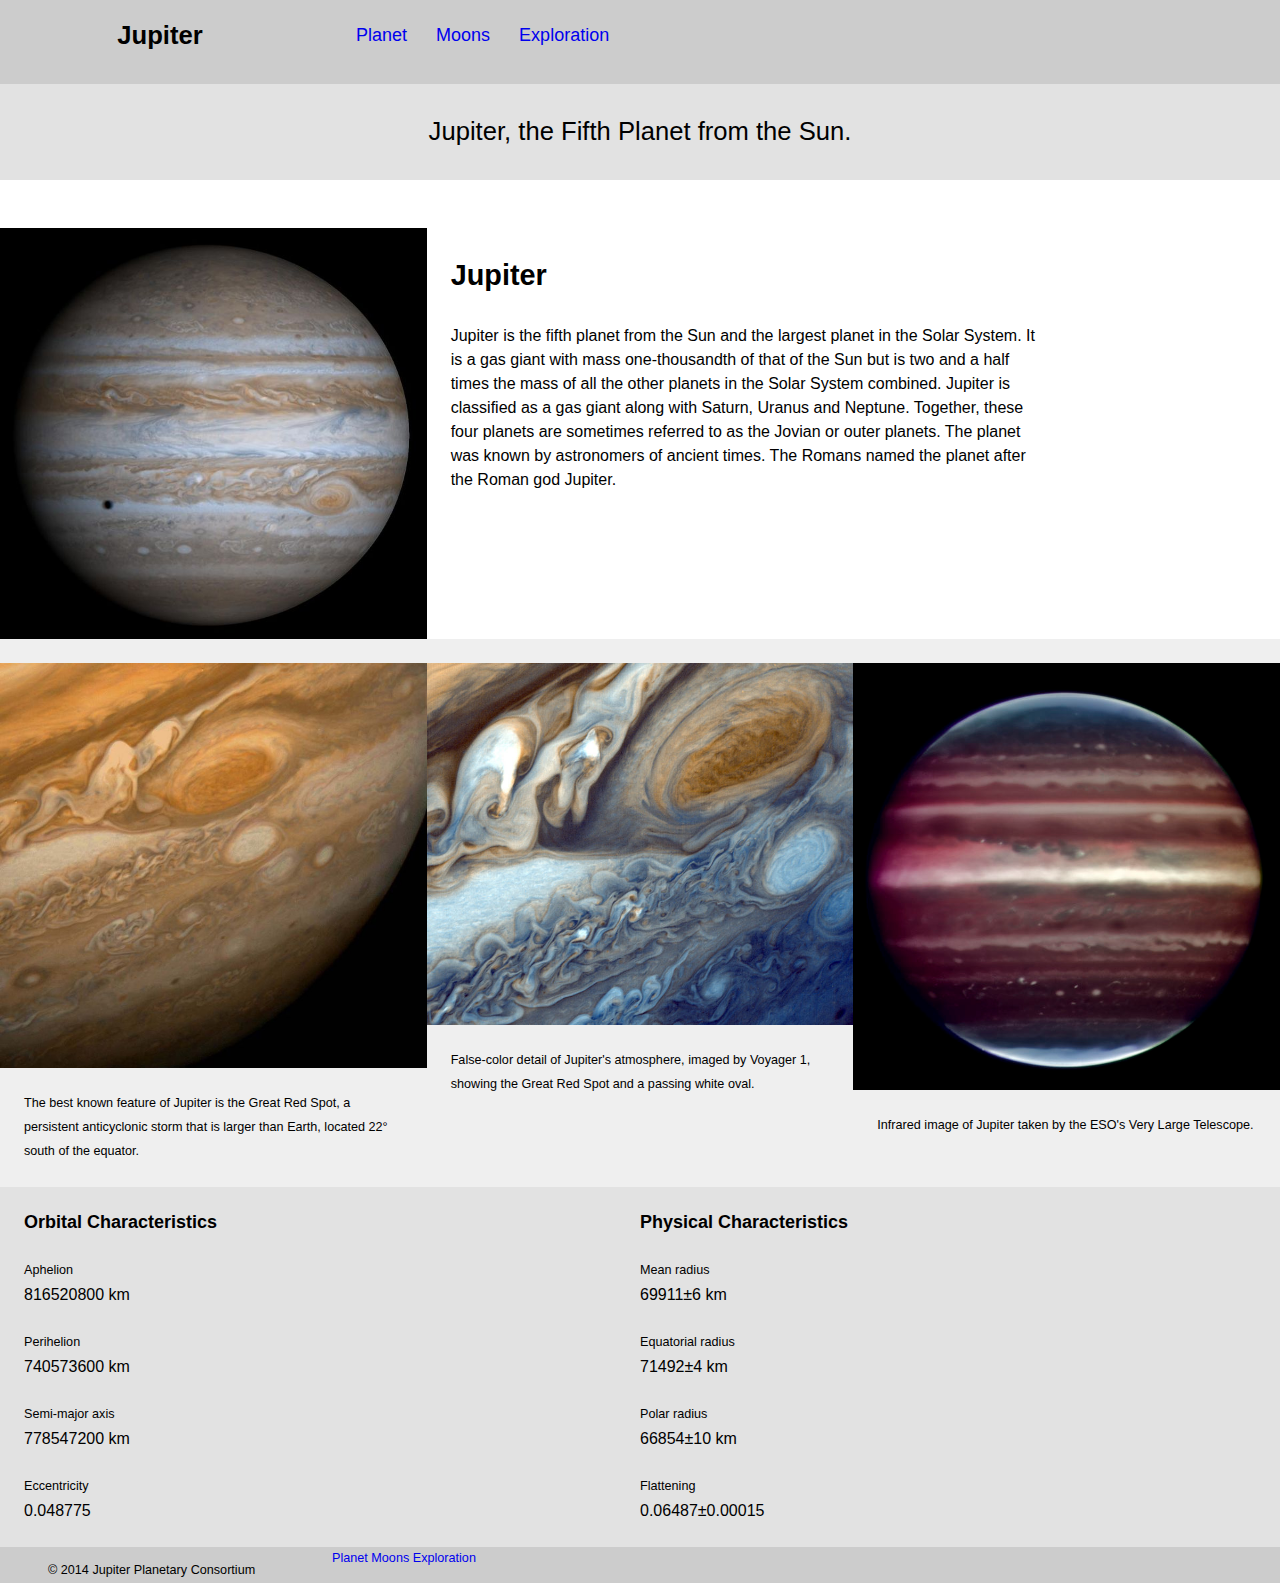
==== index.html @ 8e1ef784 "fixed nav" ====
<!DOCTYPE html>
<html lang="en-ca">
<head>
  <meta charset="utf-8">
  <title>Jupiter</title>
  <meta name="viewport" content="width=device-width,initial-scale=1">
  <link href="css/grid.css" rel="stylesheet">
  <link href="css/main.css" rel="stylesheet">
  <link href="css/typography.css" rel="stylesheet">
</head>
<body>
    
    <header class="header">
        <div class="grid">
            <div class="unit unit-xs-1 unit-s-1 unit-m-1-3 unit-l-1-4">
                <h1 class="title peta gutter push-0 pad-t-1-2">Jupiter</h1>
            </div>
            
            <div class="unit unit-xs-1 unit-s-1 unit-m-2-3 unit-l-3-4">
                <nav>
                    <ul class="nav mega gutter pad-t-1-2">
                        <li><a class="island-half" href="index.html">Planet</a></li>
                        <li><a class="island-half" href="moons.html">Moons</a></li>
                        <li><a class="island-half" href="exploration.html">Exploration</a></li>
                     </ul>
                </nav>
            </div>
        </div>   
    </header>
    
    <p class="subtitle peta gutter pad-t pad-b">Jupiter, the Fifth Planet from the Sun.</p> 
    
    <div class="grid pad-t">
        <div class="unit unit-xs-1 unit-s-1 unit-m-1-2 unit-l-1-3">
            <img src="images/jupiter-planet.jpg" alt="">
        </div>
        <div class="unit unit-m-1-2 unit-l-1-2">
            <h2 class="exa gutter pad-t">Jupiter</h2>
            <p class="gutter">Jupiter is the fifth planet from the Sun and the largest planet in the Solar System. It is a gas giant with mass one-thousandth of that of the Sun but is two and a half times the mass of all the other planets in the Solar System combined. Jupiter is classified as a gas giant along with Saturn, Uranus and Neptune. Together, these four planets are sometimes referred to as the Jovian or outer planets. The planet was known by astronomers of ancient times. The Romans named the planet after the Roman god Jupiter.</p>
        </div>
    </div>
    
    <div class="grid sectionlight pad-t">
        <div class="unit unit-xs-1 unit-s-1 unit-m-1-3 unit-l-1-3">
            <figure>
                <img src="images/redspot.jpg" alt="great red spot">
                <figcaption class="micro gutter pad-t">The best known feature of Jupiter is the Great Red Spot, a persistent anticyclonic storm that is larger than Earth, located 22° south of the equator.</figcaption>
            </figure>
    </div>
        
        <div class="unit unit-xs-1 unit-s-1-2 unit-m-1-3 unit-l-1-3">
            <figure>
                <img src="images/falsecolours.jpg" alt="great red spot">
                <figcaption class="micro gutter pad-t">False-color detail of Jupiter's atmosphere, imaged by Voyager 1, showing the Great Red Spot and a passing white oval.</figcaption>
            </figure>
        </div>
    
        <div class="unit unit-xs-1 unit-s-1-2 unit-m-1-3 unit-l-1-3">
            <figure>
                <img src="images/infared.jpg" alt="great red spot">
                <figcaption class="micro gutter pad-t">Infrared image of Jupiter taken by the ESO's Very Large Telescope.</figcaption>
            </figure>
        </div>
     </div> 
    
    <div class="grid sectionmedium gutter pad-t">
        <div class="unit unit-xs-1 unit-s-1 unit-m-1-2 unit-l-1-2">
            <h3 class="mega">Orbital Characteristics</h3>
            <dl class="micro">
                <dt>Aphelion</dt>
                <dd class="kilo">816520800 km</dd>
                
                <dt>Perihelion</dt>
                <dd class="kilo">740573600 km</dd>
                
                <dt>Semi-major axis</dt>
                <dd class="kilo">778547200 km</dd>
                
                <dt>Eccentricity</dt>
                <dd class="kilo">0.048775</dd>
            </dl>
        </div>
        
        <div class="unit unit-xs-1 unit-s-1 unit-m-1-2 unit-l-1-2">
            <h3 class="mega">Physical Characteristics</h3>
            <dl class="micro">
                <dt>Mean radius</dt>
                <dd class="kilo">69911±6 km</dd>
                
                <dt>Equatorial radius</dt>
                <dd class="kilo">71492±4 km</dd>
                
                <dt>Polar radius</dt>
                <dd class="kilo">66854±10 km</dd>
                
                <dt>Flattening</dt>
                <dd class="kilo">0.06487±0.00015</dd>
            </dl>
        </div>
    </div>
    
    <footer class="footer gutter">
        <div class="grid">
            <div class="unit unit-xs-1 unit-s-1 unit-m-1-3 unit-l-1-4">
                <p class="micro pad-t-1-2 gutter push-0">© 2014 Jupiter Planetary Consortium</p>
            </div>
            <div class="unit unit-xs-1 unit-s-1 unit-m-2-3 unit-l-3-4">
                <nav>
                    <ul class="nav micro push-1-2">
                        <li><a href="index.html">Planet</a></li>
                        <li><a href="moons.html">Moons</a></li>
                        <li><a href="exploration.html">Exploration</a></li>
                     </ul>
                </nav>
            </div>
        </div>
    </footer>

</body>
</html>
---- css/grid.css ----
@-moz-viewport { width: device-width; scale: 1; }
@-ms-viewport { width: device-width; scale: 1; }
@-o-viewport { width: device-width; scale: 1; }
@-webkit-viewport { width: device-width; scale: 1; }
@viewport { width: device-width; scale: 1; }

html {
  margin: 0;
  padding: 0;
  box-sizing: border-box;

  font: normal 100%/1.5 sans-serif;
  -moz-text-size-adjust: 100%;
  -ms-text-size-adjust: 100%;
  -webkit-text-size-adjust: 100%;
  text-size-adjust: 100%;
}

*, *:before, *:after {
  box-sizing: inherit;
}

.grid {
  margin: 0;
  padding: 0;
  letter-spacing: -0.31em;
  text-rendering: optimizespeed;
  display: -webkit-flex;
  -webkit-flex-flow: row wrap;
  display: -ms-flexbox;
  -ms-flex-flow: row wrap;
}

.grid-bottom {
  -webkit-align-items: flex-end;
  -ms-align-items: flex-end;
}

.grid-middle {
  -webkit-align-items: center;
  -ms-align-items: center;
}

.opera-only :-o-prefocus, .grid {
  word-spacing: -0.43em;
}

.unit {
  letter-spacing: normal;
  text-rendering: auto;
  vertical-align: top;
  word-spacing: normal;
  display: inline-block;
  visibility: visible;
}

.grid-bottom .unit {
  vertical-align: bottom;
}

.grid-middle .unit {
  vertical-align: middle;
}

.unit-xs-hidden {
  display: none;
  visibility: hidden;
}

.unit-xs-1 {
  display: block;
  visibility: visible;
  width: 100%;
}

.unit-offset-xs-0 {
  margin-left: 0;
}

.unit-xs-1-2 {
  width: 50.0000%;
}

.unit-offset-xs-1-2 {
  margin-left: 50.0000%;
}

.unit-xs-1-3 {
  width: 33.3333%;
}

.unit-offset-xs-1-3 {
  margin-left: 33.3333%;
}

.unit-xs-2-3 {
  width: 66.6667%;
}

.unit-offset-xs-2-3 {
  margin-left: 66.6667%;
}

.unit-xs-1-2,.unit-xs-1-3,.unit-xs-2-3 {
  display: inline-block;
  visibility: visible;
}

@media only screen and (min-width: 20em) {

.unit-s-hidden {
  display: none;
  visibility: hidden;
}

.unit-s-1 {
  display: block;
  visibility: visible;
  width: 100%;
}

.unit-offset-s-0 {
  margin-left: 0;
}

.unit-s-1-2 {
  width: 50.0000%;
}

.unit-offset-s-1-2 {
  margin-left: 50.0000%;
}

.unit-s-1-3 {
  width: 33.3333%;
}

.unit-offset-s-1-3 {
  margin-left: 33.3333%;
}

.unit-s-2-3 {
  width: 66.6667%;
}

.unit-offset-s-2-3 {
  margin-left: 66.6667%;
}

.unit-s-1-2,.unit-s-1-3,.unit-s-2-3 {
  display: inline-block;
  visibility: visible;
}

}

@media only screen and (min-width: 30em) {

.unit-m-hidden {
  display: none;
  visibility: hidden;
}

.unit-m-1 {
  display: block;
  visibility: visible;
  width: 100%;
}

.unit-offset-m-0 {
  margin-left: 0;
}

.unit-m-1-2 {
  width: 50.0000%;
}

.unit-offset-m-1-2 {
  margin-left: 50.0000%;
}

.unit-m-1-3 {
  width: 33.3333%;
}

.unit-offset-m-1-3 {
  margin-left: 33.3333%;
}

.unit-m-2-3 {
  width: 66.6667%;
}

.unit-offset-m-2-3 {
  margin-left: 66.6667%;
}

.unit-m-1-4 {
  width: 25.0000%;
}

.unit-offset-m-1-4 {
  margin-left: 25.0000%;
}

.unit-m-3-4 {
  width: 75.0000%;
}

.unit-offset-m-3-4 {
  margin-left: 75.0000%;
}

.unit-m-1-2,.unit-m-1-3,.unit-m-2-3,.unit-m-1-4,.unit-m-3-4 {
  display: inline-block;
  visibility: visible;
}

}

@media only screen and (min-width: 60em) {

.unit-l-hidden {
  display: none;
  visibility: hidden;
}

.unit-l-1 {
  display: block;
  visibility: visible;
  width: 100%;
}

.unit-offset-l-0 {
  margin-left: 0;
}

.unit-l-1-2 {
  width: 50.0000%;
}

.unit-offset-l-1-2 {
  margin-left: 50.0000%;
}

.unit-l-1-3 {
  width: 33.3333%;
}

.unit-offset-l-1-3 {
  margin-left: 33.3333%;
}

.unit-l-2-3 {
  width: 66.6667%;
}

.unit-offset-l-2-3 {
  margin-left: 66.6667%;
}

.unit-l-1-4 {
  width: 25.0000%;
}

.unit-offset-l-1-4 {
  margin-left: 25.0000%;
}

.unit-l-3-4 {
  width: 75.0000%;
}

.unit-offset-l-3-4 {
  margin-left: 75.0000%;
}

.unit-l-1-2,.unit-l-1-3,.unit-l-2-3,.unit-l-1-4,.unit-l-3-4 {
  display: inline-block;
  visibility: visible;
}

}
---- css/main.css ----
@-moz-viewport { width: device-width; scale: 1; }
@-ms-viewport { width: device-width; scale: 1; }
@-o-viewport { width: device-width; scale: 1; }
@-webkit-viewport { width: device-width; scale: 1; }
@viewport { width: device-width; scale: 1; }

html {
  margin: 0;
  padding: 0;
  box-sizing: border-box;

  font: normal 100%/1.5 sans-serif;
  -moz-text-size-adjust: 100%;
  -ms-text-size-adjust: 100%;
  -webkit-text-size-adjust: 100%;
  text-size-adjust: 100%;
}

*, *:before, *:after {
  box-sizing: inherit;
}

body {
  margin: 0;
  padding: 0;
}

img {
  display: block;
  width: 100%;
}

.header {
    background-color: #ccc;
    overflow: hidden;
}

.title {
    text-align: center;
    margin: 0;
    padding: 0;
}

.nav {
    padding: 0;
    list-style-type: none; 
    color: #0074D9;
    
}

.nav a {
    display: block;
    text-decoration: none;
}

.nav a:hover {
    background-color: #0074D9;
    color: white;
}

.subtitle {
    text-align: center;
    background-color: #e2e2e2;
}

.footer {
    background-color: #ccc;
}

.sectionlight {
    background-color: #efefef;
}

.sectionmedium {
    background-color:#e2e2e2;
}

@media only screen and (min-width: 20em) {
    
      .nav li {
        display: inline-block;
    }
    
    .nav{
        text-align: center; 
    } 
    
    .title {
        text-align: center;
    }
}

@media only screen and (min-width: 40em){

    .nav{
        text-align: left; 
    }    
}
---- css/typography.css ----
html {
  font: normal 100%/1.5 sans-serif;
}

h1, h2, h3, h4, h5, h6,
p, ul, ol, dl, dd, figure,
blockquote, details, hr,
fieldset, pre, table {
  margin: 0 0 1.5rem;
}

.yotta {
  font-size: 2.2807rem;
  line-height: 1.3154;
}

.zetta {
  font-size: 2.0273rem;
  line-height: 1.4798;
}

h1, .exa {
  font-size: 1.8020rem;
  line-height: 1.6648;
}

h2, .peta {
  font-size: 1.6018rem;
  line-height: 1.8729;
}

h3, .tera {
  font-size: 1.4238rem;
  line-height: 1.0535;
}

h4, .giga {
  font-size: 1.2656rem;
  line-height: 1.1852;
}

h5, .mega {
  font-size: 1.1250rem;
  line-height: 1.3333;
}

h6, .kilo {
  font-size: 1.0000rem;
  line-height: 1.5000;
}

small, .milli {
  font-size: 0.8889rem;
  line-height: 1.6875;
}

.micro {
  font-size: 0.7901rem;
  line-height: 1.8984;
}

sub,
sup {
  font-size: 75%;
  line-height: 1px;
  position: relative;
  vertical-align: baseline;
}

sup {
  top: -0.5em;
}

sub {
  bottom: -0.25em;
}

.push {
  margin-bottom: 1.5rem;
}

.push-none, .push-0 {
  margin-bottom: 0;
}

.push-double, .push-2 {
  margin-bottom: 3.0000rem;
}

.push-half, .push-1-2 {
  margin-bottom: 0.7500rem;
}

.pad-top, .pad-t {
  padding-top: 1.5rem;
}

.pad-bottom, .pad-b {
  padding-bottom: 1.5rem;
}

.pad-top-double, .pad-t-2 {
  padding-top: 3.0000rem;
}

.pad-bottom-double, .pad-b-2 {
  padding-bottom: 3.0000rem;
}

.pad-top-half, .pad-t-1-2 {
  padding-top: 0.7500rem;
}

.pad-bottom-half, .pad-b-1-2 {
  padding-bottom: 0.7500rem;
}

.island {
  padding: 1.5rem;
}

.island-half, .island-1-2 {
  padding: 0.7500rem;
}

.island-double, .island-2 {
  padding: 3.0000rem;
}

.gutter {
  padding-left: 1.5rem;
  padding-right: 1.5rem;
}

.gutter-half, .gutter-1-2 {
  padding-left: 0.7500rem;
  padding-right: 0.7500rem;
}

.gutter-double, .gutter-2 {
  padding-left: 3.0000rem;
  padding-right: 3.0000rem;
}
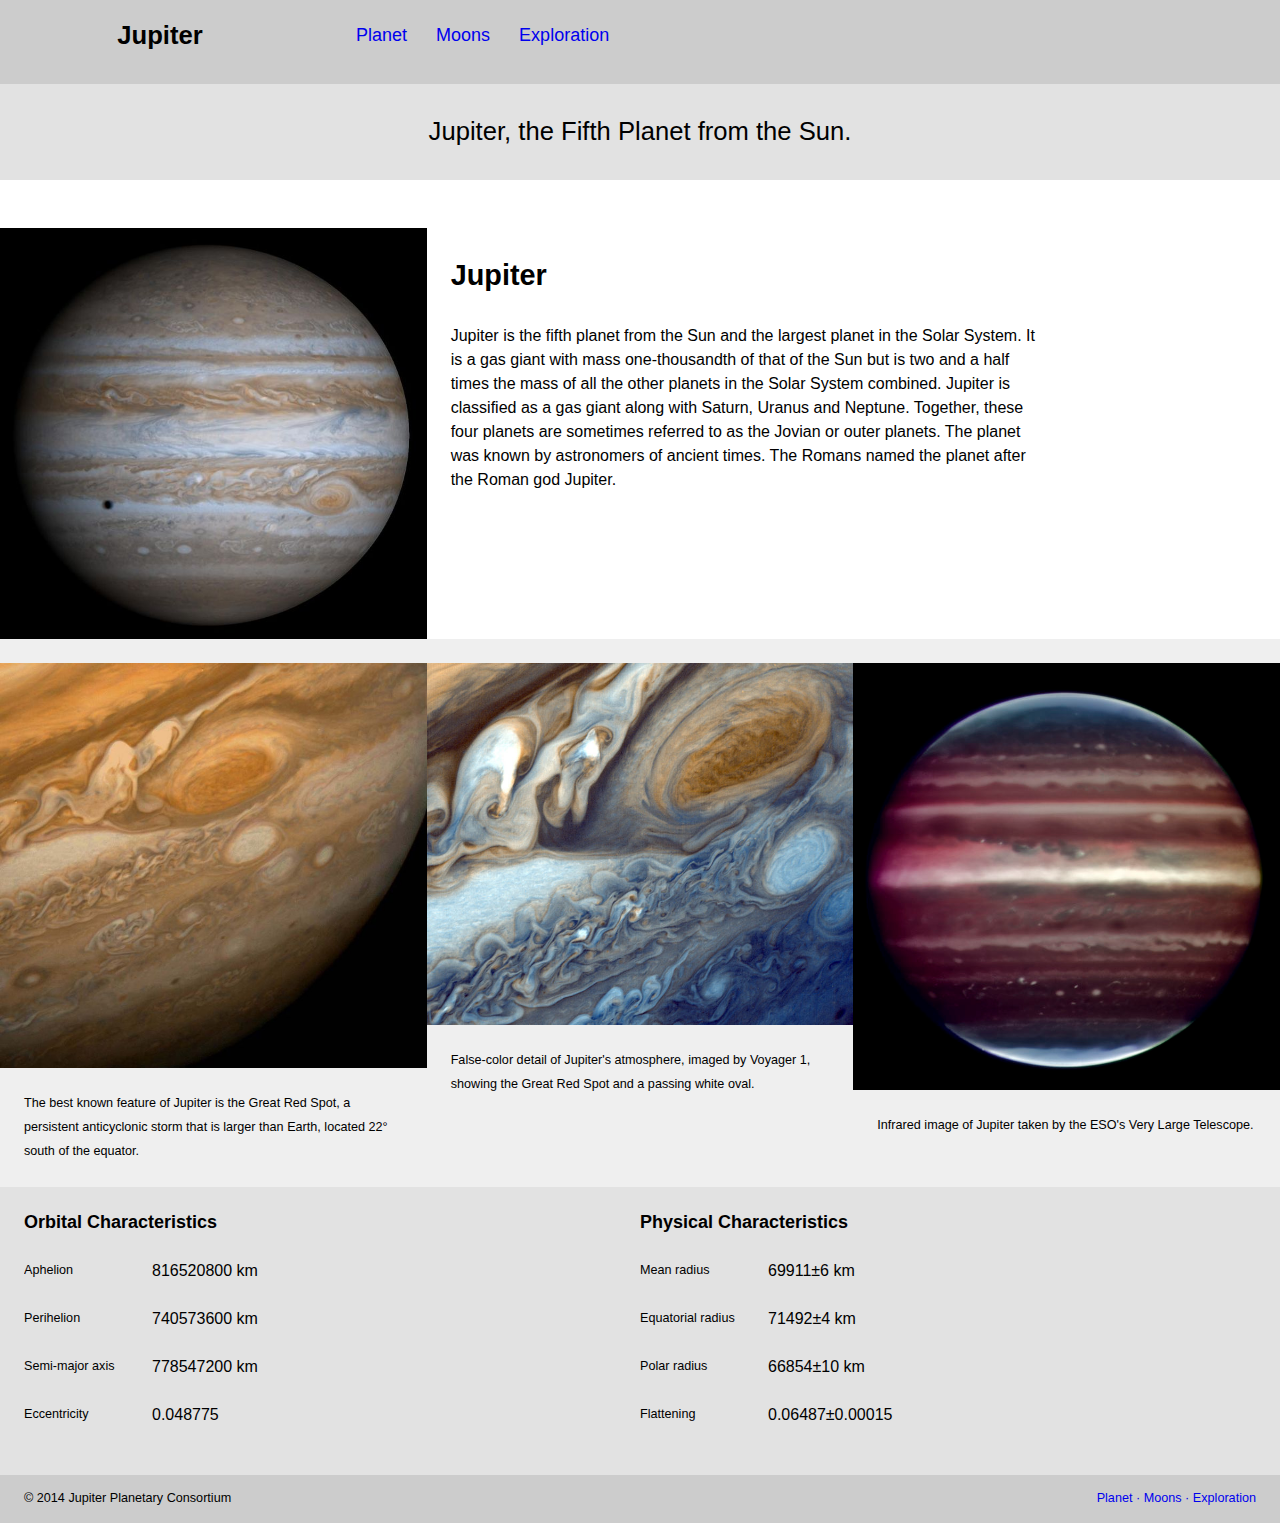
==== commit 87306efe: "added to moons page" ====
--- a/index.html
+++ b/index.html
@@ -101,12 +101,12 @@
     
     <footer class="footer gutter">
         <div class="grid">
-            <div class="unit unit-xs-1 unit-s-1 unit-m-1-3 unit-l-1-4">
-                <p class="micro pad-t-1-2 gutter push-0">© 2014 Jupiter Planetary Consortium</p>
+            <div class="unit unit-xs-1 unit-s-1 unit-m-1-2 unit-l-1-2">
+                <p class="copyright micro pad-t-1-2 push-0">© 2014 Jupiter Planetary Consortium</p>
             </div>
-            <div class="unit unit-xs-1 unit-s-1 unit-m-2-3 unit-l-3-4">
+            <div class="unit unit-xs-1 unit-s-1 unit-m-1-2 unit-l-1-2">
                 <nav>
-                    <ul class="nav micro push-1-2">
+                    <ul class="nav bottom-nav micro push-1-2 pad-t-1-2">
                         <li><a href="index.html">Planet</a></li>
                         <li><a href="moons.html">Moons</a></li>
                         <li><a href="exploration.html">Exploration</a></li>
--- a/css/main.css
+++ b/css/main.css
@@ -18,6 +18,27 @@
 
 *, *:before, *:after {
   box-sizing: inherit;
+}
+
+@media only screen and (min-width: 60em) {
+    
+    html { 
+        font-size: 110%;
+    }
+}
+
+@media only screen and (min-width: 90em) {
+    
+        html { 
+        font-size: 120%;
+    }    
+}
+
+@media only screen and (min-width: 120em) {
+    
+        html { 
+        font-size: 130%;
+    }
 }
 
 body {
@@ -67,6 +88,14 @@
     background-color: #ccc;
 }
 
+.footer a::after {
+   content: " ·";
+}
+
+.footer li:last-child a::after {
+    content: none;
+}
+
 .sectionlight {
     background-color: #efefef;
 }
@@ -88,11 +117,45 @@
     .title {
         text-align: center;
     }
+    
+    .copyright {
+        text-align: center;
+    }
 }
 
 @media only screen and (min-width: 40em){
 
     .nav{
         text-align: left; 
-    }    
+    }   
+    
+    .bottom-nav {
+    text-align: right;
+    }
+    
+    .copyright {
+        text-align: left;
+    }
 }
+
+@media only screen and (min-width: 60em) {
+    
+    dl {
+        overflow: hidden;
+    }
+    
+    dt {
+        float: left;
+        clear: left;
+        width: 8rem;
+    }
+    
+    dd {
+        float: left;
+        margin: 0;
+        padding: 0;
+    }
+}
+    
+
+
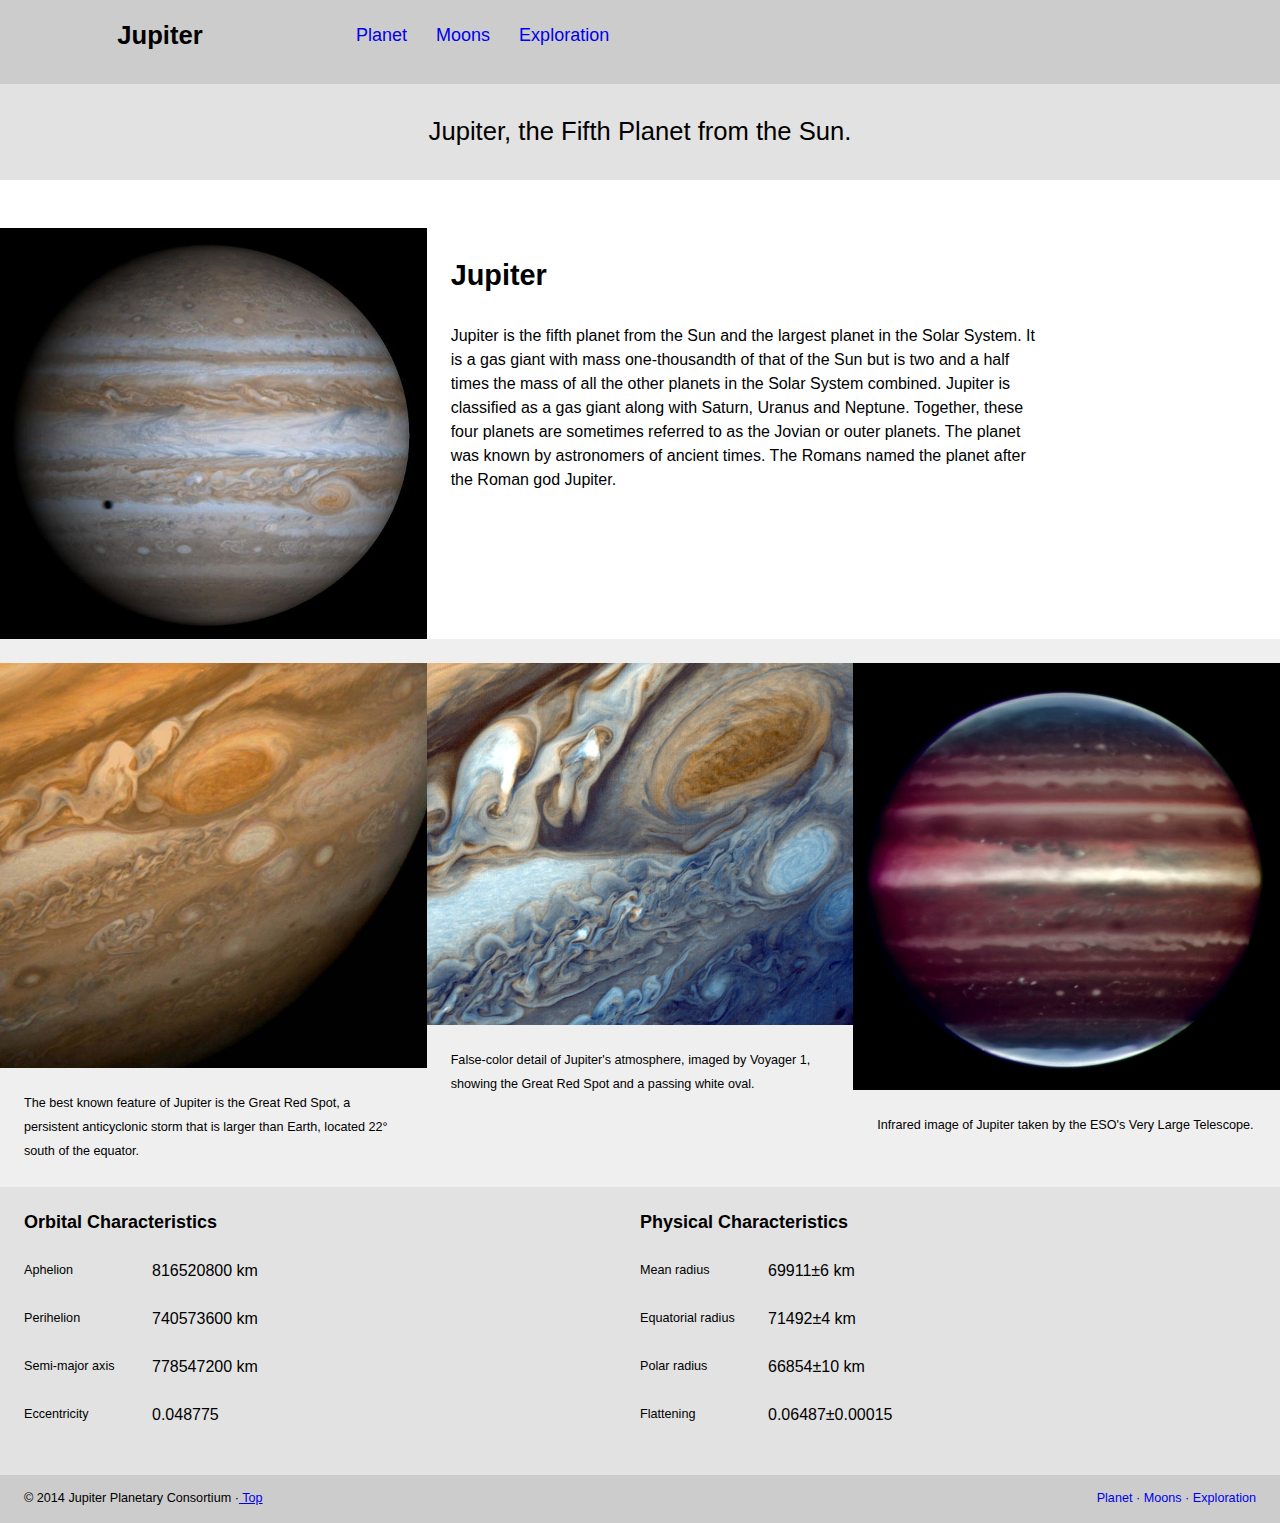
==== commit 35243906: "created forms" ====
--- a/index.html
+++ b/index.html
@@ -10,14 +10,19 @@
 </head>
 <body>
     
-    <header class="header">
+<ul class="skip-links">
+    <li><a href="#main">Skip to main content</a></li>
+    <li><a href="#navigation">Skip to navigation</a></li>    
+</ul>
+    
+    <header role="banner" class="header" id="top">
         <div class="grid">
             <div class="unit unit-xs-1 unit-s-1 unit-m-1-3 unit-l-1-4">
                 <h1 class="title peta gutter push-0 pad-t-1-2">Jupiter</h1>
             </div>
             
             <div class="unit unit-xs-1 unit-s-1 unit-m-2-3 unit-l-3-4">
-                <nav>
+                <nav role="navigation" id="navigation">
                     <ul class="nav mega gutter pad-t-1-2">
                         <li><a class="island-half" href="index.html">Planet</a></li>
                         <li><a class="island-half" href="moons.html">Moons</a></li>
@@ -28,11 +33,13 @@
         </div>   
     </header>
     
+<main role="main" id="main">
+    
     <p class="subtitle peta gutter pad-t pad-b">Jupiter, the Fifth Planet from the Sun.</p> 
     
     <div class="grid pad-t">
         <div class="unit unit-xs-1 unit-s-1 unit-m-1-2 unit-l-1-3">
-            <img src="images/jupiter-planet.jpg" alt="">
+            <img src="images/jupiter-planet.jpg" alt="Colour image of Planet Jupiter">
         </div>
         <div class="unit unit-m-1-2 unit-l-1-2">
             <h2 class="exa gutter pad-t">Jupiter</h2>
@@ -50,7 +57,7 @@
         
         <div class="unit unit-xs-1 unit-s-1-2 unit-m-1-3 unit-l-1-3">
             <figure>
-                <img src="images/falsecolours.jpg" alt="great red spot">
+                <img src="images/falsecolours.jpg" alt="False colour">
                 <figcaption class="micro gutter pad-t">False-color detail of Jupiter's atmosphere, imaged by Voyager 1, showing the Great Red Spot and a passing white oval.</figcaption>
             </figure>
         </div>
@@ -98,11 +105,14 @@
             </dl>
         </div>
     </div>
+
+</main>
     
     <footer class="footer gutter">
         <div class="grid">
-            <div class="unit unit-xs-1 unit-s-1 unit-m-1-2 unit-l-1-2">
-                <p class="copyright micro pad-t-1-2 push-0">© 2014 Jupiter Planetary Consortium</p>
+            <div role="contentinfo" class="unit unit-xs-1 unit-s-1 unit-m-1-2 unit-l-1-2">
+                <p class="copyright micro pad-t-1-2 push-0">© 2014 Jupiter Planetary Consortium ·<a href="#top"> Top</a></p>
+                  
             </div>
             <div class="unit unit-xs-1 unit-s-1 unit-m-1-2 unit-l-1-2">
                 <nav>
@@ -117,4 +127,4 @@
     </footer>
 
 </body>
-</html>
+</html>--- a/css/main.css
+++ b/css/main.css
@@ -46,6 +46,35 @@
   padding: 0;
 }
 
+a:hover,
+a:active {
+    outline: none;
+}
+
+a:focus {
+    outline: 3px solid #000;
+}
+
+.skip-links {
+    margin:0;
+    padding: 0;
+    list-style-type: none;
+}
+
+.skip-links a {
+    position: absolute;
+    top: -3em;
+    background-color: #000;
+    color: #fff;
+    text-decoration: none;
+    padding: 0.5em 0.75em;
+    font-size: 1.25em;
+}
+
+.skip-links a:focus {
+    top: 0;
+}
+
 img {
   display: block;
   width: 100%;
@@ -65,8 +94,7 @@
 .nav {
     padding: 0;
     list-style-type: none; 
-    color: #0074D9;
-    
+    color: #0074D9;   
 }
 
 .nav a {
@@ -88,7 +116,7 @@
     background-color: #ccc;
 }
 
-.footer a::after {
+.footer ul a::after {
    content: " ·";
 }
 
@@ -102,6 +130,46 @@
 
 .sectionmedium {
     background-color:#e2e2e2;
+}
+
+label {
+    display: block;
+}
+
+input + label {
+    display: inline-block;
+}
+
+.signup {
+    text-align: center;
+}
+
+.button {
+    display:inline-block;
+    font-size: 1.5em;
+}
+
+.button-pos {
+    text-align: center;
+}
+
+.field {
+    width: 100%;
+    height: 2.5em;
+    border: none;
+}
+
+.textbox {
+    height: 15em;
+}
+
+form {
+    max-width: 35em;
+    margin: 0 auto;
+}
+
+.radio {
+    white-space: nowrap;
 }
 
 @media only screen and (min-width: 20em) {
@@ -155,7 +223,4 @@
         margin: 0;
         padding: 0;
     }
-}
-    
-
-
+}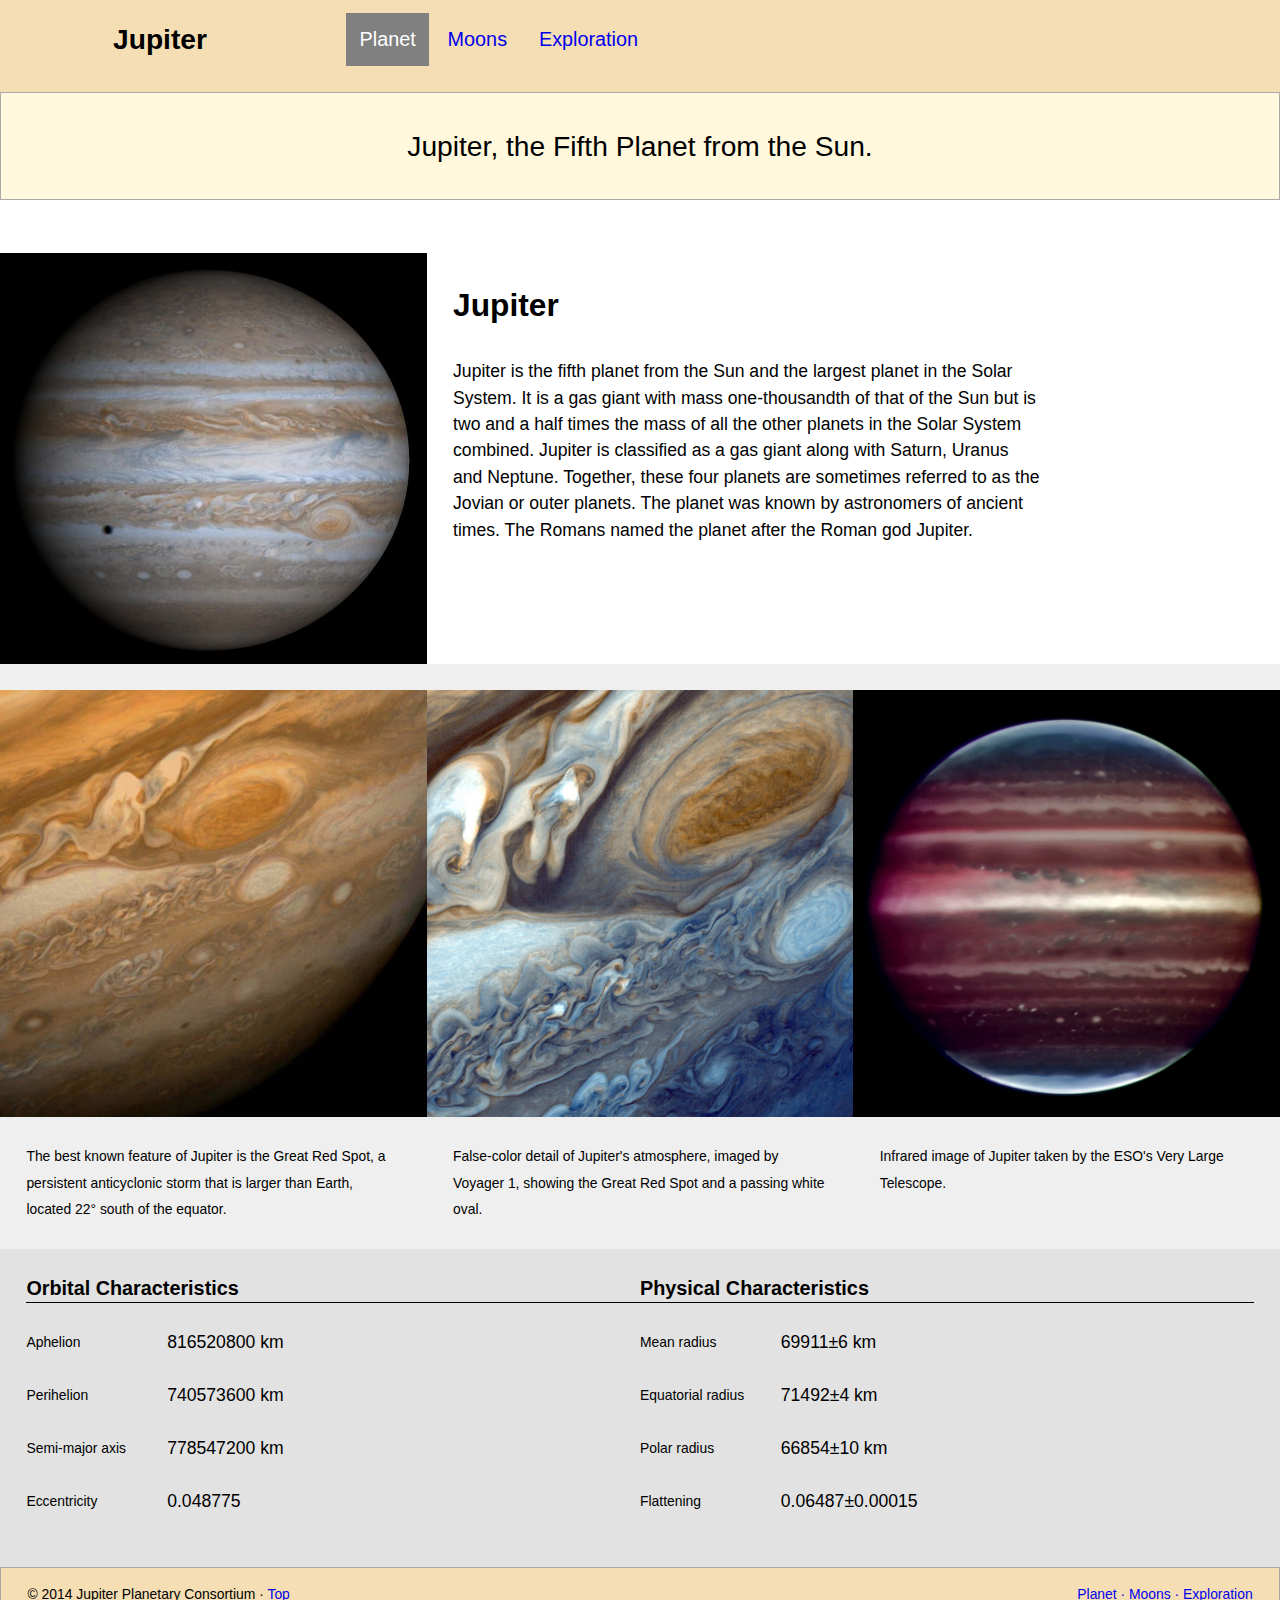
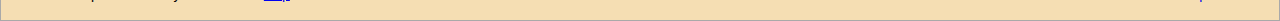
==== commit 49eb3b8d: "styled some CSS" ====
--- a/index.html
+++ b/index.html
@@ -4,6 +4,7 @@
   <meta charset="utf-8">
   <title>Jupiter</title>
   <meta name="viewport" content="width=device-width,initial-scale=1">
+  <link href="http://fonts.googleapis.com/css?family=Open+Sans:700,400|Merriweather+Sans:400,400italic,700" rel="stylesheet">
   <link href="css/grid.css" rel="stylesheet">
   <link href="css/main.css" rel="stylesheet">
   <link href="css/typography.css" rel="stylesheet">
@@ -23,8 +24,8 @@
             
             <div class="unit unit-xs-1 unit-s-1 unit-m-2-3 unit-l-3-4">
                 <nav role="navigation" id="navigation">
-                    <ul class="nav mega gutter pad-t-1-2">
-                        <li><a class="island-half" href="index.html">Planet</a></li>
+                    <ul class="nav mega gutter pad-t-1-2 brand-family">
+                        <li><a class="island-half nav-current" href="index.html">Planet</a></li>
                         <li><a class="island-half" href="moons.html">Moons</a></li>
                         <li><a class="island-half" href="exploration.html">Exploration</a></li>
                      </ul>
--- a/css/main.css
+++ b/css/main.css
@@ -9,7 +9,6 @@
   padding: 0;
   box-sizing: border-box;
 
-  font: normal 100%/1.5 sans-serif;
   -moz-text-size-adjust: 100%;
   -ms-text-size-adjust: 100%;
   -webkit-text-size-adjust: 100%;
@@ -81,7 +80,7 @@
 }
 
 .header {
-    background-color: #ccc;
+    background-color: #F5DEB3;
     overflow: hidden;
 }
 
@@ -94,7 +93,7 @@
 .nav {
     padding: 0;
     list-style-type: none; 
-    color: #0074D9;   
+    color: black;   
 }
 
 .nav a {
@@ -102,18 +101,29 @@
     text-decoration: none;
 }
 
-.nav a:hover {
-    background-color: #0074D9;
+.nav a:hover,
+.nav a:focus,
+.nav a:active,
+.nav .nav-current {
+    background-color: #808080;
     color: white;
+    border-width: 1px;
+    border-color: black;
 }
 
 .subtitle {
     text-align: center;
-    background-color: #e2e2e2;
+    background-color: #FFF8DC;
+    border-style: solid;
+    border-width: 1px;
+    border-color: darkgray;
 }
 
 .footer {
-    background-color: #ccc;
+    background-color: #F5DEB3;
+    border-style: solid;
+    border-width: 1px;
+    border-color: darkgray;
 }
 
 .footer ul a::after {
@@ -122,6 +132,16 @@
 
 .footer li:last-child a::after {
     content: none;
+}
+
+img {
+    border-width: 2px;
+    border-color: black;
+}
+
+h3 {
+    border-bottom: solid;
+    border-width: thin;
 }
 
 .sectionlight {
--- a/css/typography.css
+++ b/css/typography.css
@@ -1,5 +1,5 @@
 html {
-  font: normal 100%/1.5 sans-serif;
+  font: normal 100%/1.5 "Merriweather" serif;
 }
 
 h1, h2, h3, h4, h5, h6,
@@ -7,6 +7,11 @@
 blockquote, details, hr,
 fieldset, pre, table {
   margin: 0 0 1.5rem;
+}
+
+h1, h2, h3, h4, h5, h6,
+.brand-family {
+    font-family: "Open Sans" serif;
 }
 
 .yotta {
